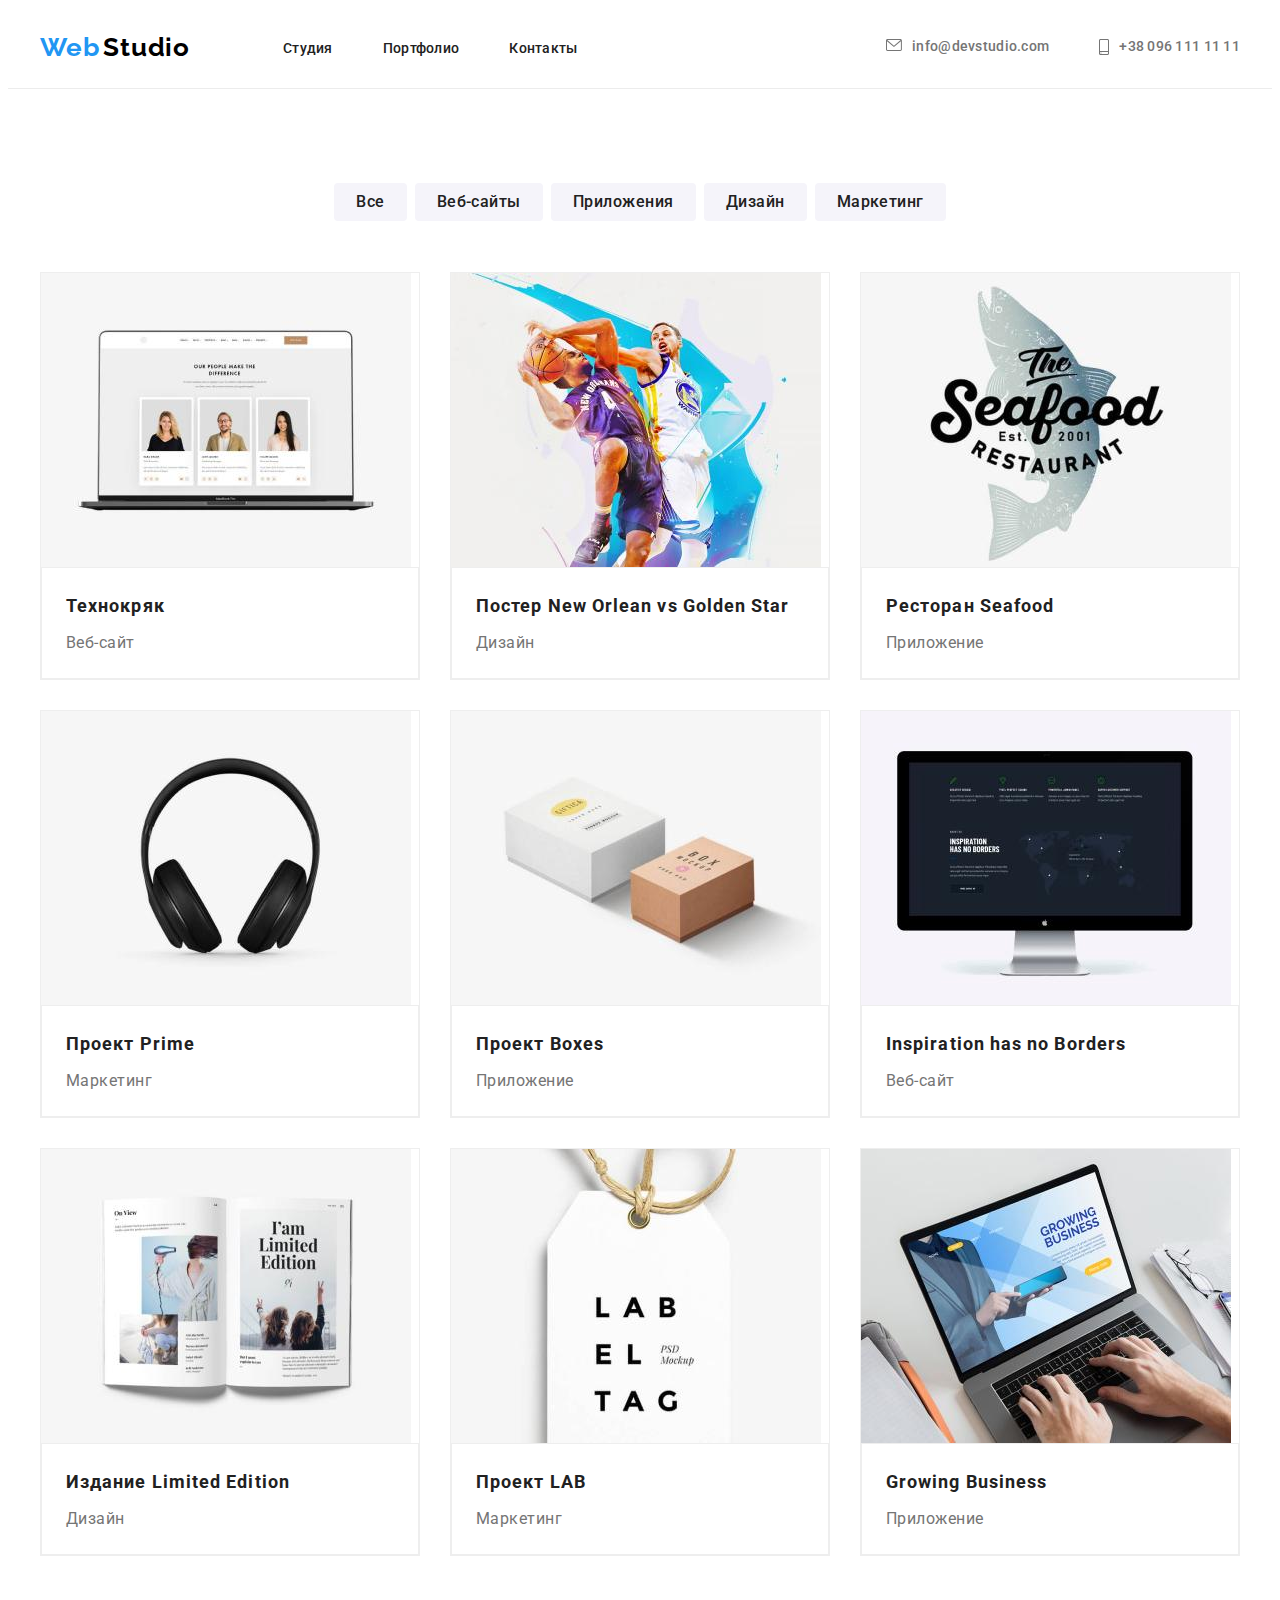
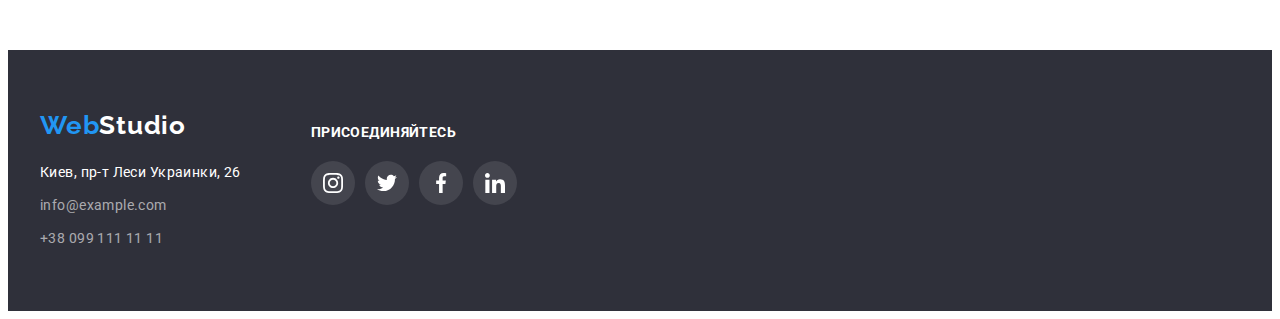
==== portfolio.html @ 770816f8 "DZ-4" ====
<!DOCTYPE html>
<html lang="ru">

<head>
  <meta charset="UTF-8" />
  <meta http-equiv="X-UA-Compatible" content="IE=edge" />
  <meta name="viewport" content="width=device-width, initial-scale=1.0" />
  <title>Document</title>
  <link rel="preconnect" href="https://fonts.googleapis.com" />
  <link rel="preconnect" href="https://fonts.gstatic.com" crossorigin />
  <link rel="preconnect" href="https://fonts.googleapis.com" />
  <link rel="preconnect" href="https://fonts.gstatic.com" crossorigin />
  <link href="https://fonts.googleapis.com/css2?family=Raleway:wght@700&family=Roboto:wght@400;500;700;900&display=swap"
    rel="stylesheet" />
  <link rel="stylesheet" href="https://cdnjs.cloudflare.com/ajax/libs/modern-normalize/1.1.0/modern-normalize.min.css"
    integrity="sha512-wpPYUAdjBVSE4KJnH1VR1HeZfpl1ub8YT/NKx4PuQ5NmX2tKuGu6U/JRp5y+Y8XG2tV+wKQpNHVUX03MfMFn9Q=="
    crossorigin="anonymous" referrerpolicy="no-referrer" />
  <link rel="stylesheet" href="css/styles.css" />
</head>

<body>
  <header>

    <div class="header-container container">
      <nav class="header-nav">
        <div class="header-logo">
          <a href="" class="link">
            <span class="logo-first">Web</span>
            <span class="logo-second-dark">Studio</span>
          </a>
        </div>
        <ul class="header-nav list">
          <li class="header-nav-item">
            <a href="index.html" class="link menu-link change-color">Студия</a>
          </li>
          <li class="header-nav-item">
            <a href="" class="link menu-link change-color">Портфолио</a>
          </li>
          <li class="header-nav-item">
            <a href="" class="link menu-link change-color">Контакты</a>
          </li>
        </ul>
      </nav>
      <ul class="list header-contact">
        <li class="header-contact-item">
          <a href="" class="header-contact-link">
            <svg class="header-contact-icon" width="16" height="12">
              <use href="./images/sprite.svg#icon-envelope">
              </use>
            </svg>
          </a>
          <a href="mailto:info@devstudio.com" class="link contact-link change-color">info@devstudio.com</a>
        </li>
        <li class="header-contact-item">
          <a href="" class="header-contact-link change-color">
            <svg class="header-contact-icon" width="10" height="16">
              <use href="./images/sprite.svg#icon-smartphone">
              </use>
            </svg>
          </a>
          <a href="tel:+38096111111" class="link contact-link change-color">+38 096 111 11 11</a>
        </li>
      </ul>
    </div>
  </header>
  <main>
    <section class="section">
      <div class="container pf-container">
        <div class="btn-container">
          <ul class="list btn-list">
            <li class="btn-item">
              <button class="pf-btn change-pf-btn" type="button">Все</button>
            </li>
            <li class="btn-item">
              <button class="pf-btn change-pf-btn" type="button">Веб-сайты</button>
            </li>
            <li class="btn-item">
              <button class="pf-btn change-pf-btn" type="button">Приложения</button>
            </li>
            <li class="btn-item">
              <button class="pf-btn change-pf-btn" type="button">Дизайн</button>
            </li>
            <l class="btn-item">
              <button class="pf-btn change-pf-btn" type="button">Маркетинг</button>
              </li>
          </ul>
        </div>
        <h1 class="visually-hidden"></h1>
        <h2 class="visually-hidden"></h2>
        <div class="portfolio">
          <ul class="list pf-list">
            <li class="pf-item">
              <img class="pf-img" src="./images/pf-01-tehnokryak.jpg" alt="Технокряк" width="370" height="294" />
              <div class="pf-description">
                <h3 class="pf-project">Технокряк</h3>
                <p class="pf-group">Веб-сайт</p>
              </div>
            </li>
            <li class="pf-item">
              <img class="pf-img" src="./images/pf-02-poster.jpg" alt="Постер" width="370" height="294" />
              <div class="pf-description">
                <h3 class="pf-project">
                  <span>Постер </span>
                  <span lang="en">New Orlean vs Golden Star</span>
                </h3>
                <p class="pf-group">Дизайн</p>
              </div>
            </li>
            <li class="pf-item">
              <img class="pf-img" src="./images/pf-03-restaurant.jpg" alt="Ресторан" width="370" height="294" />
              <div class="pf-description">
                <h3 class="pf-project">
                  <span>Ресторан </span>
                  <span lang="en">Seafood</span>
                </h3>
                <p class="pf-group">Приложение</p>
              </div>
            </li>
            <li class="pf-item">
              <img class="pf-img" src="./images/pf-04-prime.jpg" alt="Проект Прайм" width="370" height="294" />
              <div class="pf-description">
                <h3 class="pf-project">
                  <span>Проект </span>
                  <span lang="en">Prime</span>
                </h3>
                <p class="pf-group">Маркетинг</p>
              </div>
            </li>
            <li class="pf-item">
              <img class="pf-img" src="./images/pf-05-boxes.jpg" alt="Проект Коробки" width="370" height="294" />
              <div class="pf-description">
                <h3 class="pf-project">
                  <span>Проект </span>
                  <span lang="en">Boxes</span>
                </h3>
                <p class="pf-group">Приложение</p>
              </div>
            </li>
            <li class="pf-item">
              <img class="pf-img" src="./images/pf-06-inspiration.jpg" alt="Вдохновение" width="370" height="294" />
              <div class="pf-description">
                <h3 class="pf-project" lang="en">Inspiration has no Borders</h3>
                <p class="pf-group">Веб-сайт</p>
              </div>
            </li>
            <li class="pf-item">
              <img class="pf-img" src="./images/pf-07-edition.jpg" alt="Издание" width="370" height="294" />
              <div class="pf-description">
                <h3 class="pf-project">
                  <span>Издание </span>
                  <span lang="en">Limited Edition</span>
                </h3>
                <p class="pf-group">Дизайн</p>
              </div>
            </li>
            <li class="pf-item">
              <img class="pf-img" src="./images/pf-08-lab.jpg" alt="Проект Лаб" width="370" height="294" />
              <div class="pf-description">
                <h3 class="pf-project">
                  <span>Проект </span>
                  <span lang="en">LAB</span>
                </h3>
                <p class="pf-group">Маркетинг</p>
              </div>
            </li>
            <li class="pf-item">
              <img class="pf-img" src="./images/pf-09-growing.jpg" alt="Растущий бизнес" width="370" height="294" />
              <div class="pf-description">
                <h3 class="pf-project" lang="en">Growing Business</h3>
                <p class="pf-group">Приложение</p>
              </div>
            </li>
          </ul>
        </div>
      </div>
    </section>
  </main>

  <footer class="background-color">
    <div class="container footer-container">
      <div class="footer-left">
        <div class="footer-logo">
          <a href="" class="link">
            <span class="logo-first">Web</span><span class="logo-second-light">Studio</span>
          </a>
        </div>
        <div class="footer-contact">
          <ul class="list footer-list">
            <li class="footer-item">
              <a href="" class="link footer-adress change-color">Киев, пр-т Леси Украинки, 26</a>
            </li>
            <li class="footer-item">
              <a href="mailto:info@example.com" class="link footer-mail change-color">info@example.com</a>
            </li>
            <li class="footer-item">
              <a href="tel:+38099111111" class="link footer-tel change-color">+38 099 111 11 11</a>
            </li>
          </ul>
        </div>
      </div>
      <div class="welcom">
        <p class="welcom-title">присоединяйтесь</p>
        <ul class="footer-social list social-list">
          <li class="footer-social-item">
            <a href="" class="footer-social-link">
              <svg class="footer-social-icon" width="20" height="20">
                <use href="./images/sprite.svg#icon-instagram">
                </use>
              </svg>
            </a>
          </li>
          <li class="footer-social-item">
            <a href="" class="footer-social-link">
              <svg class="footer-social-icon" width="20" height="20">
                <use href="./images/sprite.svg#icon-twitter">
                </use>
              </svg>
            </a>
          </li>
          <li class="footer-social-item">
            <a href="" class="footer-social-link">
              <svg class="footer-social-icon" width="20" height="20">
                <use href="./images/sprite.svg#icon-facebook">
                </use>
              </svg>
            </a>
          </li>
          <li class="footer-social-item">
            <a href="" class="footer-social-link">
              <svg class="footer-social-icon" width="20" height="20">
                <use href="./images/sprite.svg#icon-linkedin">
                </use>
              </svg>
            </a>
          </li>
        </ul>
      </div>
    </div>
  </footer>
</body>

</html>
---- css/styles.css ----
:root {
  --backgrоund-color: #2f303a;
  --title-color: #ffffff;
  --text-light-color: #ffffff;
  --text-dark-color: #000000;
  --text-second-color: #212121;
  --text-third-color: #757575;
  --accent-color: #2196f3;
}
p,
h1,
h2,
h3,
h4,
h5,
h6 {
  margin: 0;
}
ul {
  margin: 0;
  padding: 0;
}
button {
  cursor: pointer;
}

body {
  font-family: "Roboto", sans-serif;
  color: var(--text-second-color);
}

img {
  display: block;
  height: auto;
  max-width: 100%;
}
.container {
  width: 1200px;
  padding-left: 15px;
  padding-right: 15px;
  margin: 0 auto;
}
.section {
  padding-top: 94px;
  padding-bottom: 94px;
}

.list {
  list-style: none;
}
.link {
  text-decoration: none;
}
.logo-first {
  font-family: Raleway, sans-serif;
  font-style: normal;
  font-weight: bold;
  font-size: 26px;
  line-height: 1.19;
  letter-spacing: 0.03em;
  color: var(--accent-color);
}
.logo-second-dark {
  font-family: Raleway, sans-serif;
  font-style: normal;
  font-weight: bold;
  font-size: 26px;
  line-height: 1.19;
  letter-spacing: 0.03em;
  color: var(--text-dark-color);
}
.logo-second-light {
  font-family: Raleway, sans-serif;
  font-style: normal;
  font-weight: bold;
  font-size: 26px;
  line-height: 1.19;
  letter-spacing: 0.03em;
  color: var(--text-light-color);
}
.background-color {
  background-color: var(--backgrоund-color);
}
.section-title-second {
  font-weight: bold;
  font-size: 36px;
  line-height: 1.17;
  text-align: center;
  letter-spacing: 0.03em;
}
.change-color:hover,
.change-color:focus {
  color: var(--accent-color);
}
.change-pf-btn:hover,
.change-pf-btn:focus {
  color: var(--text-light-color);
  background-color: var(--accent-color);
  box-shadow: 0px 3px 1px rgba(0, 0, 0, 0.1), 0px 1px 2px rgba(0, 0, 0, 0.08),
    0px 2px 2px rgba(0, 0, 0, 0.12);
}
.visually-hidden {
  position: absolute;
  width: 0px;
  height: 0px;
  margin: -1px;
  padding: 0;
  overflow: hidden;
  border: 0;
  clip: rect(0 0 0 0);
}

/*---------header-----------*/
header {
  padding-top: 24px;
  padding-bottom: 25px;
  border-bottom: 1px solid #ececec;
}
.header-container {
  display: flex;
  align-items: center;
}
.header-logo {
  margin-right: 93px;
}
.header-nav {
  display: flex;
}
.header-nav {
  display: flex;
  align-items: center;
}
.header-nav-item:not(:last-child) {
  margin-right: 50px;
}
.header-contact {
  display: flex;
  margin-left: auto;
  text-decoration: none;
}
.header-contact-item {
  display: flex;
}

.header-contact-item:not(:last-child) {
  margin-right: 50px;
}
.header-contact-link {
  display: flex;
  margin-right: 10px;
}
.header-contact-icon {
  fill: var(--text-third-color);
  text-decoration: none;
}

.menu-link {
  font-weight: 500;
  font-size: 14px;
  line-height: 1.14;
  letter-spacing: 0.02em;
  color: var(--text-second-color);
}
.contact-link {
  font-weight: 500;
  font-size: 14px;
  line-height: 1.14;
  letter-spacing: 0.02em;
  color: var(--text-third-color);
}

.header-contact-item:hover .contact-link,
.header-contact-item:focus .contact-link {
  color: var(--accent-color);
}

.header-contact-item:hover .header-contact-icon,
.header-contact-item:focus .header-contact-icon {
  fill: var(--accent-color);
}

/*---------hero-----------*/
.hero {
  padding-top: 200px;
  padding-bottom: 200px;
  width: 1600px;
  height: 600px;
  left: 0px;
  top: 80px;
  background-image: linear-gradient(
      90deg,
      rgba(2, 0, 36, 1) 0%,
      rgba(9, 9, 121, 1) 0%,
      rgba(47, 48, 58, 0.4) 0%
    ),
    url(../images/hero-01.jpg);
  background-repeat: no-repeat;
  background-size: cover;
  background-position: center;
  margin: 0 auto;
}

.hero-title {
  font-weight: 900;
  font-size: 44px;
  line-height: 1.36;
  text-align: center;
  letter-spacing: 0.06em;
  text-transform: uppercase;
  color: var(--title-color);
  display: flex;
  width: 696px;
  margin: 0px auto 30px auto;
}
.hero-btn {
  background-color: var(--accent-color);
  font-weight: bold;
  font-size: 16px;
  line-height: 1.875;
  align-items: center;
  text-align: center;
  letter-spacing: 0.06em;
  color: var(--text-light-color);
  display: flex;
  padding: 10px 32px;
  margin: 0 auto;
  box-shadow: 0px 4px 4px rgba(0, 0, 0, 0.15);
  border: none;
  border-radius: 4px;
}

/*---------benefits-----------*/
.benefits-container {
  display: flex;
}
.benefits-list {
  display: flex;
  margin-right: -30px;
}
.benefits-item {
  flex-basis: (calc(100% - 90px) / 4);
  margin-right: 30px;
}
.benefits-item:last-child {
  margin-right: 0;
}
.benefits-link {
  width: 270px;
  height: 120px;
  background-color: F5F4FA;
  display: flex;
  align-items: center;
  justify-content: center;
  margin-bottom: 30px;
}

.benefits-title {
  font-weight: bold;
  font-size: 14px;
  line-height: 1.14;
  letter-spacing: 0.03em;
  text-transform: uppercase;
  width: 270px;
  height: 16px;
  margin-bottom: 10px;
}
.benefits-text {
  font-size: 14px;
  line-height: 1.71;
  letter-spacing: 0.03em;
  color: var(--text-third-color);
  width: 270px;
  height: 75px;
}

/*---------works-----------*/
.works {
  padding-bottom: 94px;
}
.works-title {
  text-align: center;
  margin: 0px auto 50px auto;
}
.works-list {
  display: flex;
}
.works-item {
  flex-basis: (calc(100% - 60px) / 3);
  margin-right: 30px;
}
.works-item:last-child {
  margin-right: 0;
}

/*---------command-----------*/
.command-title {
  text-align: center;
  margin: 0px auto 50px auto;
}
.command-list {
  display: flex;
}
.command-item {
  flex-basis: (calc(100% - 90px) / 4);
  margin-right: 30px;
  background: #ffffff;
  box-shadow: 0px 1px 3px rgba(0, 0, 0, 0.12), 0px 1px 1px rgba(0, 0, 0, 0.14),
    0px 2px 1px rgba(0, 0, 0, 0.2);
  border-radius: 0px 0px 4px 4px;
}
.command-item:last-child {
  margin-right: 0;
}
.command-item-name {
  padding-top: 30px;
  padding-bottom: 30px;
}
.command-name {
  font-weight: 500;
  font-size: 16px;
  line-height: 1.19;
  text-align: center;
  letter-spacing: 0.03em;
  margin-bottom: 10px;
}
.command-position {
  font-size: 16px;
  line-height: 1.19;
  text-align: center;
  letter-spacing: 0.03em;
  color: var(--text-third-color);
  margin-bottom: 16px;
}
.social-list {
  display: flex;
  justify-content: center;
}
.social-item {
  width: 44px;
  height: 44px;
  margin-right: 10px;
}
.social-item:last-child {
  margin-right: 0;
}
.social-icon {
  fill: #afb1b8;
}
.social-link {
  width: 100%;
  height: 100%;
  background-color: var(--text-light-color);
  border-radius: 50%;
  display: flex;
  align-items: center;
  justify-content: center;
}
.social-link:hover,
.social-link:focus {
  background-color: var(--accent-color);
}

.social-link:hover .social-icon,
.social-link:focus .social-icon {
  fill: var(--text-light-color);
}

/*---------client-----------*/
.client-title {
  text-align: center;
  margin: 0px auto 50px auto;
}

.client-list {
  display: flex;
  justify-content: center;
}
.client-item {
  width: 170px;
  height: 92px;
  margin-right: 30px;
  background-color: #e5e5e5;
  border: 1px solid rgba(175, 177, 184, 1);
  display: flex;
  align-items: center;
  justify-content: center;
}
.client-item:last-child {
  margin-right: 0;
}
.client-icon {
  fill: #afb1b8;
}
.client-link {
  width: 100%;
  height: 100%;
  display: flex;
  align-items: center;
  justify-content: center;
}

.client-item:hover,
.client-item:focus {
  border-color: var(--accent-color);
}

.client-item:hover .client-icon,
.client-item:focus .client-icon {
  fill: var(--accent-color);
}

/*---------footer-----------*/
footer {
  padding-top: 60px;
  padding-bottom: 60px;
}
.footer-item {
  margin-bottom: 9px;
}
.footer-item:last-child {
  margin-bottom: 0;
}
.footer-logo {
  margin-bottom: 20px;
}
.footer-adress {
  font-size: 14px;
  line-height: 1.71;
  letter-spacing: 0.03em;
  color: var(--text-light-color);
}
.footer-mail {
  font-size: 14px;
  line-height: 1.71;
  letter-spacing: 0.03em;
  color: rgba(255, 255, 255, 0.6);
}
.footer-tel {
  font-size: 14px;
  line-height: 1.71;
  letter-spacing: 0.03em;
  color: rgba(255, 255, 255, 0.6);
}
.footer-container {
  display: flex;
}
.welcom {
  margin-left: 70px;
}
.welcom-title {
  font-family: Roboto;
  font-weight: bold;
  font-size: 14px;
  line-height: 1.14;
  letter-spacing: 0.03em;
  text-transform: uppercase;
  color: #ffffff;
  margin-bottom: 20px;
  margin-top: 15px;
}
.footer-social-list {
  display: flex;
  justify-content: center;
}
.footer-social-item {
  width: 44px;
  height: 44px;
  margin-right: 10px;
}
.footer-social-item:last-child {
  margin-right: 0;
}
.footer-social-icon {
  fill: var(--text-light-color);
}
.footer-social-link {
  width: 100%;
  height: 100%;
  background-color: rgba(255, 255, 255, 0.1);
  border-radius: 50%;
  display: flex;
  align-items: center;
  justify-content: center;
}

.footer-social-link:hover,
.footer-social-link:focus {
  background-color: var(--accent-color);
}

/*---------portfolio-----------*/

.btn-container {
  margin-bottom: 35px;
}
.portfolio {
  margin-left: -30px;
  margin-bottom: -30px;
}
.btn-list {
  padding-bottom: 16px;
  display: flex;
  justify-content: center;
}
.btn-item:not(:last-child) {
  margin-right: 8px;
}
.btn-item:last-child {
  margin-right: 0;
}

.pf-btn {
  font-family: Roboto;
  font-weight: 500;
  font-size: 16px;
  line-height: 1.625;
  text-align: center;
  letter-spacing: 0.03em;
  color: var(--text-second-color);
  background-color: #f5f4fa;
  border: none;
  height: 38px;
  padding: 6px 22px;
  border-radius: 4px;
}

.pf-list {
  display: flex;
  flex-wrap: wrap;
}
.pf-item {
  flex-basis: calc((100% - 90px) / 3);
  margin-left: 30px;
  margin-bottom: 30px;
  background: #ffffff;
  border: 1px solid #eeeeee;
  box-sizing: border-box;
}

.pf-item:hover,
.pf-item:focus {
  box-shadow: 0px 1px 1px rgba(0, 0, 0, 0.12), 0px 4px 4px rgba(0, 0, 0, 0.06),
    1px 4px 6px rgba(0, 0, 0, 0.16);
}

.pf-item:nth-last-child(- n + 3) {
  margin-bottom: 0;
}
.pf-description {
  padding: 20px 24px;
  border: 1px solid #eeeeee;
}
.pf-project {
  font-weight: bold;
  font-size: 18px;
  line-height: 2;
  height: 36px;
  letter-spacing: 0.06em;
  margin-bottom: 4px;
}
.pf-group {
  font-size: 16px;
  line-height: 1.875;
  letter-spacing: 0.03em;
  height: 30px;
  color: var(--text-third-color);
}
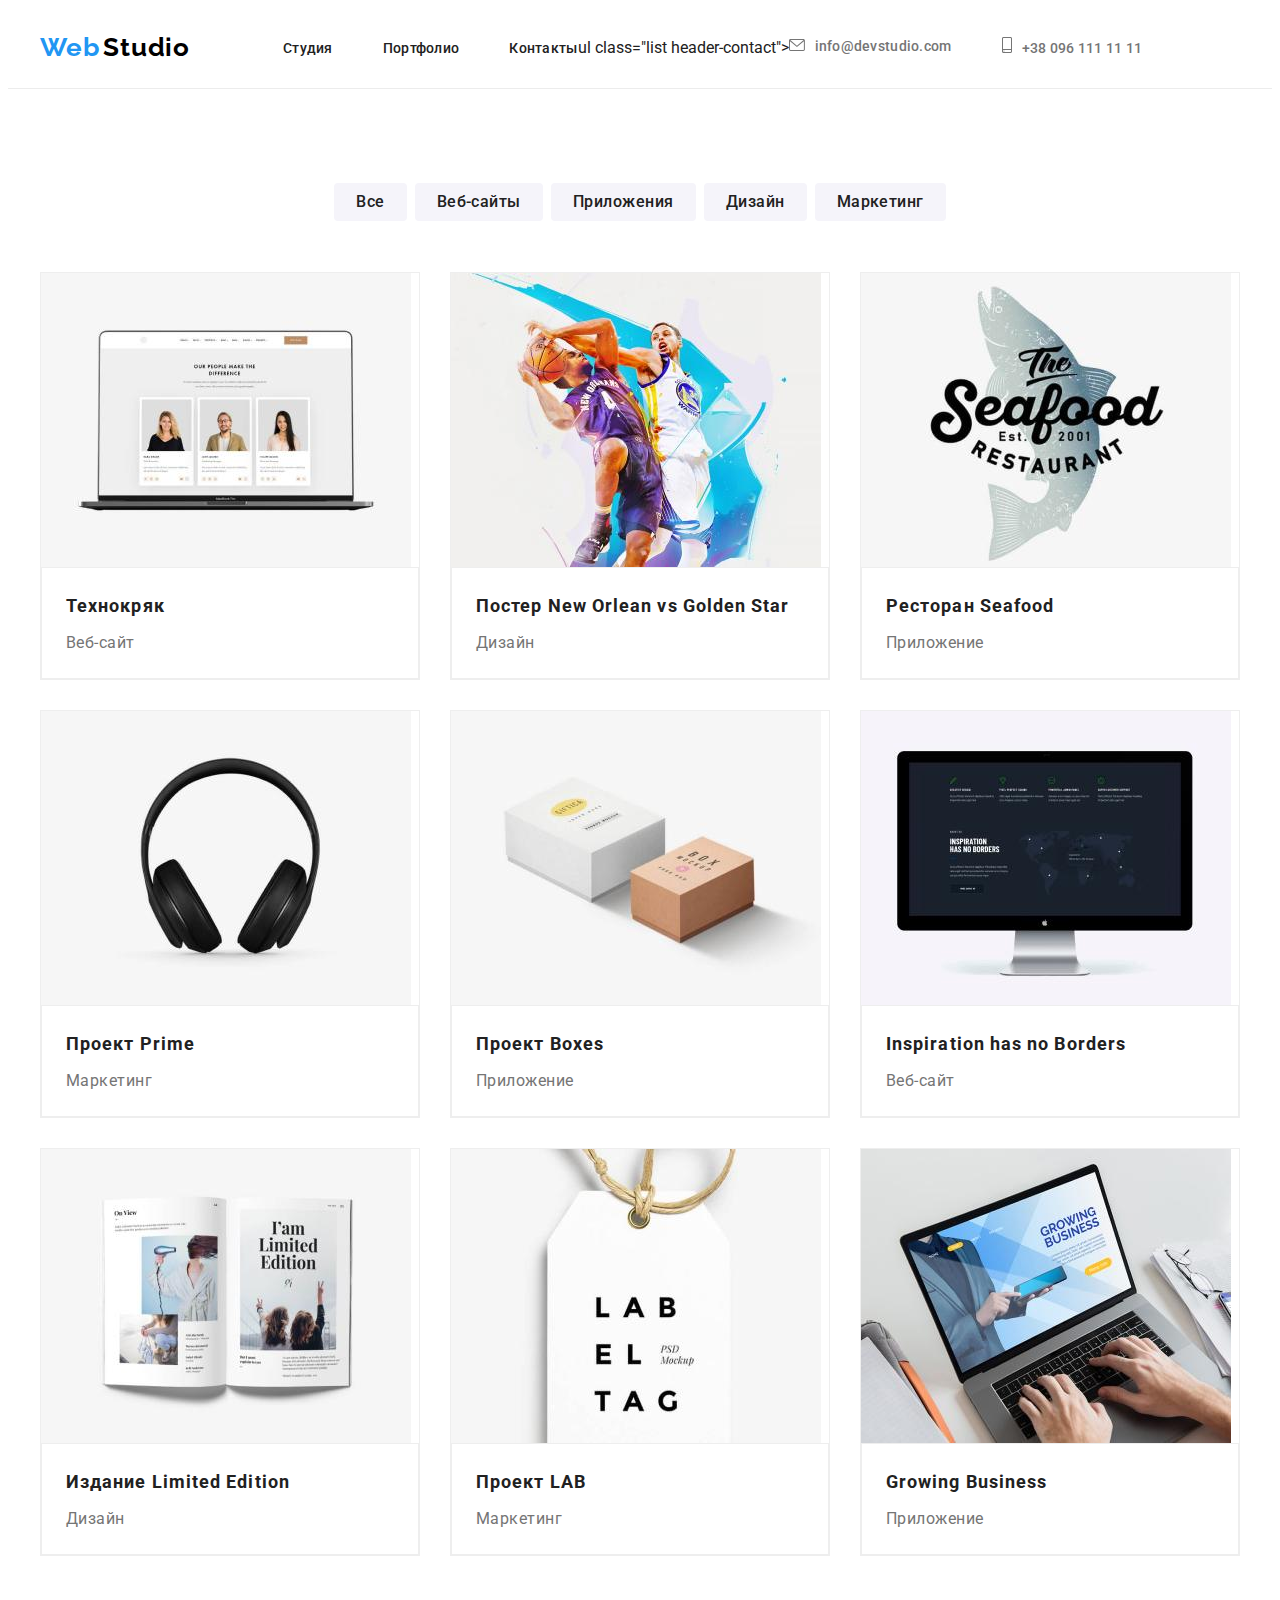
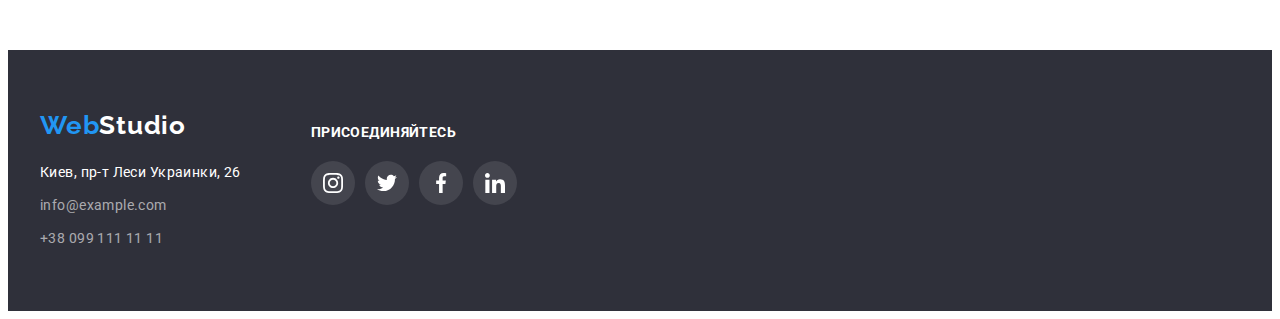
==== commit 17161f3e: "fixed header contacts" ====
--- a/portfolio.html
+++ b/portfolio.html
@@ -41,25 +41,21 @@
           </li>
         </ul>
       </nav>
-      <ul class="list header-contact">
-        <li class="header-contact-item">
-          <a href="" class="header-contact-link">
-            <svg class="header-contact-icon" width="16" height="12">
-              <use href="./images/sprite.svg#icon-envelope">
-              </use>
-            </svg>
-          </a>
-          <a href="mailto:info@devstudio.com" class="link contact-link change-color">info@devstudio.com</a>
-        </li>
-        <li class="header-contact-item">
-          <a href="" class="header-contact-link change-color">
-            <svg class="header-contact-icon" width="10" height="16">
-              <use href="./images/sprite.svg#icon-smartphone">
-              </use>
-            </svg>
-          </a>
-          <a href="tel:+38096111111" class="link contact-link change-color">+38 096 111 11 11</a>
-        </li>
+      ul class="list header-contact">
+      <li class="header-contact-item">
+        <a href="mailto:info@devstudio.com" class="link contact-link change-color">
+          <svg class="header-contact-icon" width="16" height="12">
+            <use href="./images/sprite.svg#icon-envelope">
+            </use>
+          </svg>info@devstudio.com</a>
+      </li>
+      <li class="header-contact-item">
+        <a href="tel:+38096111111" class="link contact-link change-color"><svg class="header-contact-icon" width="10"
+            height="16">
+            <use href="./images/sprite.svg#icon-smartphone">
+            </use>
+          </svg>+38 096 111 11 11</a>
+      </li>
       </ul>
     </div>
   </header>
--- a/css/styles.css
+++ b/css/styles.css
@@ -147,11 +147,11 @@
 }
 .header-contact-link {
   display: flex;
-  margin-right: 10px;
 }
 .header-contact-icon {
   fill: var(--text-third-color);
   text-decoration: none;
+  margin-right: 10px;
 }
 
 .menu-link {
@@ -169,13 +169,8 @@
   color: var(--text-third-color);
 }
 
-.header-contact-item:hover .contact-link,
-.header-contact-item:focus .contact-link {
-  color: var(--accent-color);
-}
-
-.header-contact-item:hover .header-contact-icon,
-.header-contact-item:focus .header-contact-icon {
+.change-color:hover .header-contact-icon,
+.change-color:focus .header-contact-icon {
   fill: var(--accent-color);
 }
 
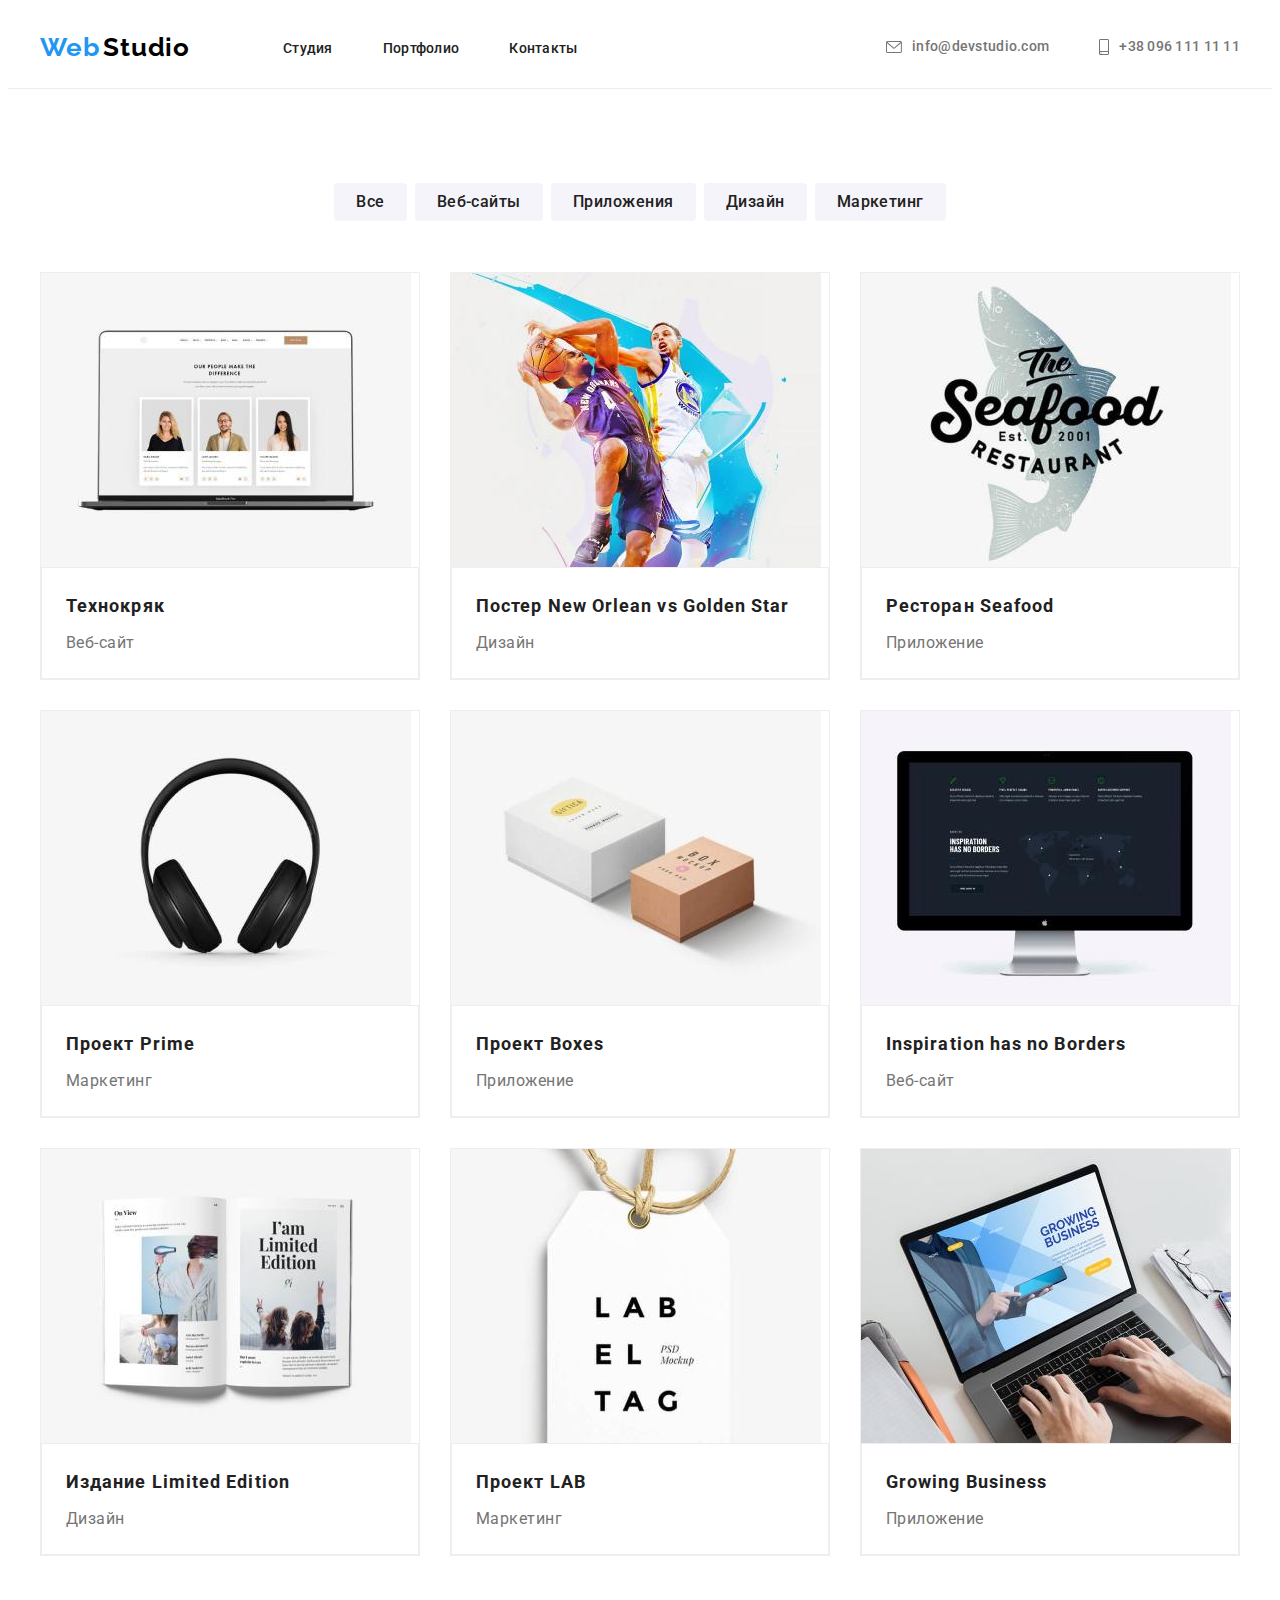
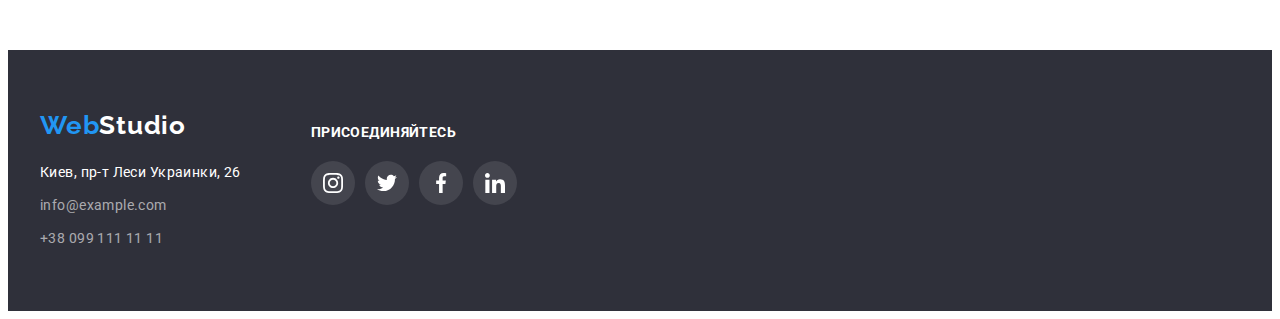
==== commit c3fb7db8: "fixed header-3" ====
--- a/portfolio.html
+++ b/portfolio.html
@@ -20,28 +20,27 @@
 
 <body>
   <header>
-
-    <div class="header-container container">
-      <nav class="header-nav">
-        <div class="header-logo">
-          <a href="" class="link">
-            <span class="logo-first">Web</span>
-            <span class="logo-second-dark">Studio</span>
-          </a>
-        </div>
-        <ul class="header-nav list">
-          <li class="header-nav-item">
-            <a href="index.html" class="link menu-link change-color">Студия</a>
-          </li>
-          <li class="header-nav-item">
-            <a href="" class="link menu-link change-color">Портфолио</a>
-          </li>
-          <li class="header-nav-item">
-            <a href="" class="link menu-link change-color">Контакты</a>
-          </li>
-        </ul>
-      </nav>
-      ul class="list header-contact">
+  <div class="header-container container">
+    <nav class="header-nav">
+      <div class="header-logo">
+        <a href="" class="link">
+          <span class="logo-first">Web</span>
+          <span class="logo-second-dark">Studio</span>
+        </a>
+      </div>
+      <ul class="header-nav list">
+        <li class="header-nav-item">
+          <a href="index.html" class="link menu-link change-color">Студия</a>
+        </li>
+        <li class="header-nav-item">
+          <a href="" class="link menu-link change-color">Портфолио</a>
+        </li>
+        <li class="header-nav-item">
+          <a href="" class="link menu-link change-color">Контакты</a>
+        </li>
+      </ul>
+    </nav>
+    <ul class="list header-contact">
       <li class="header-contact-item">
         <a href="mailto:info@devstudio.com" class="link contact-link change-color">
           <svg class="header-contact-icon" width="16" height="12">
@@ -56,9 +55,9 @@
             </use>
           </svg>+38 096 111 11 11</a>
       </li>
-      </ul>
-    </div>
-  </header>
+    </ul>
+  </div>
+</header>
   <main>
     <section class="section">
       <div class="container pf-container">
--- a/css/styles.css
+++ b/css/styles.css
@@ -137,17 +137,18 @@
   display: flex;
   margin-left: auto;
   text-decoration: none;
-}
+ }
 .header-contact-item {
   display: flex;
-}
+  
+  }
 
 .header-contact-item:not(:last-child) {
   margin-right: 50px;
 }
 .header-contact-link {
   display: flex;
-}
+  }
 .header-contact-icon {
   fill: var(--text-third-color);
   text-decoration: none;
@@ -167,6 +168,8 @@
   line-height: 1.14;
   letter-spacing: 0.02em;
   color: var(--text-third-color);
+  display: flex;
+  align-items: center;
 }
 
 .change-color:hover .header-contact-icon,
